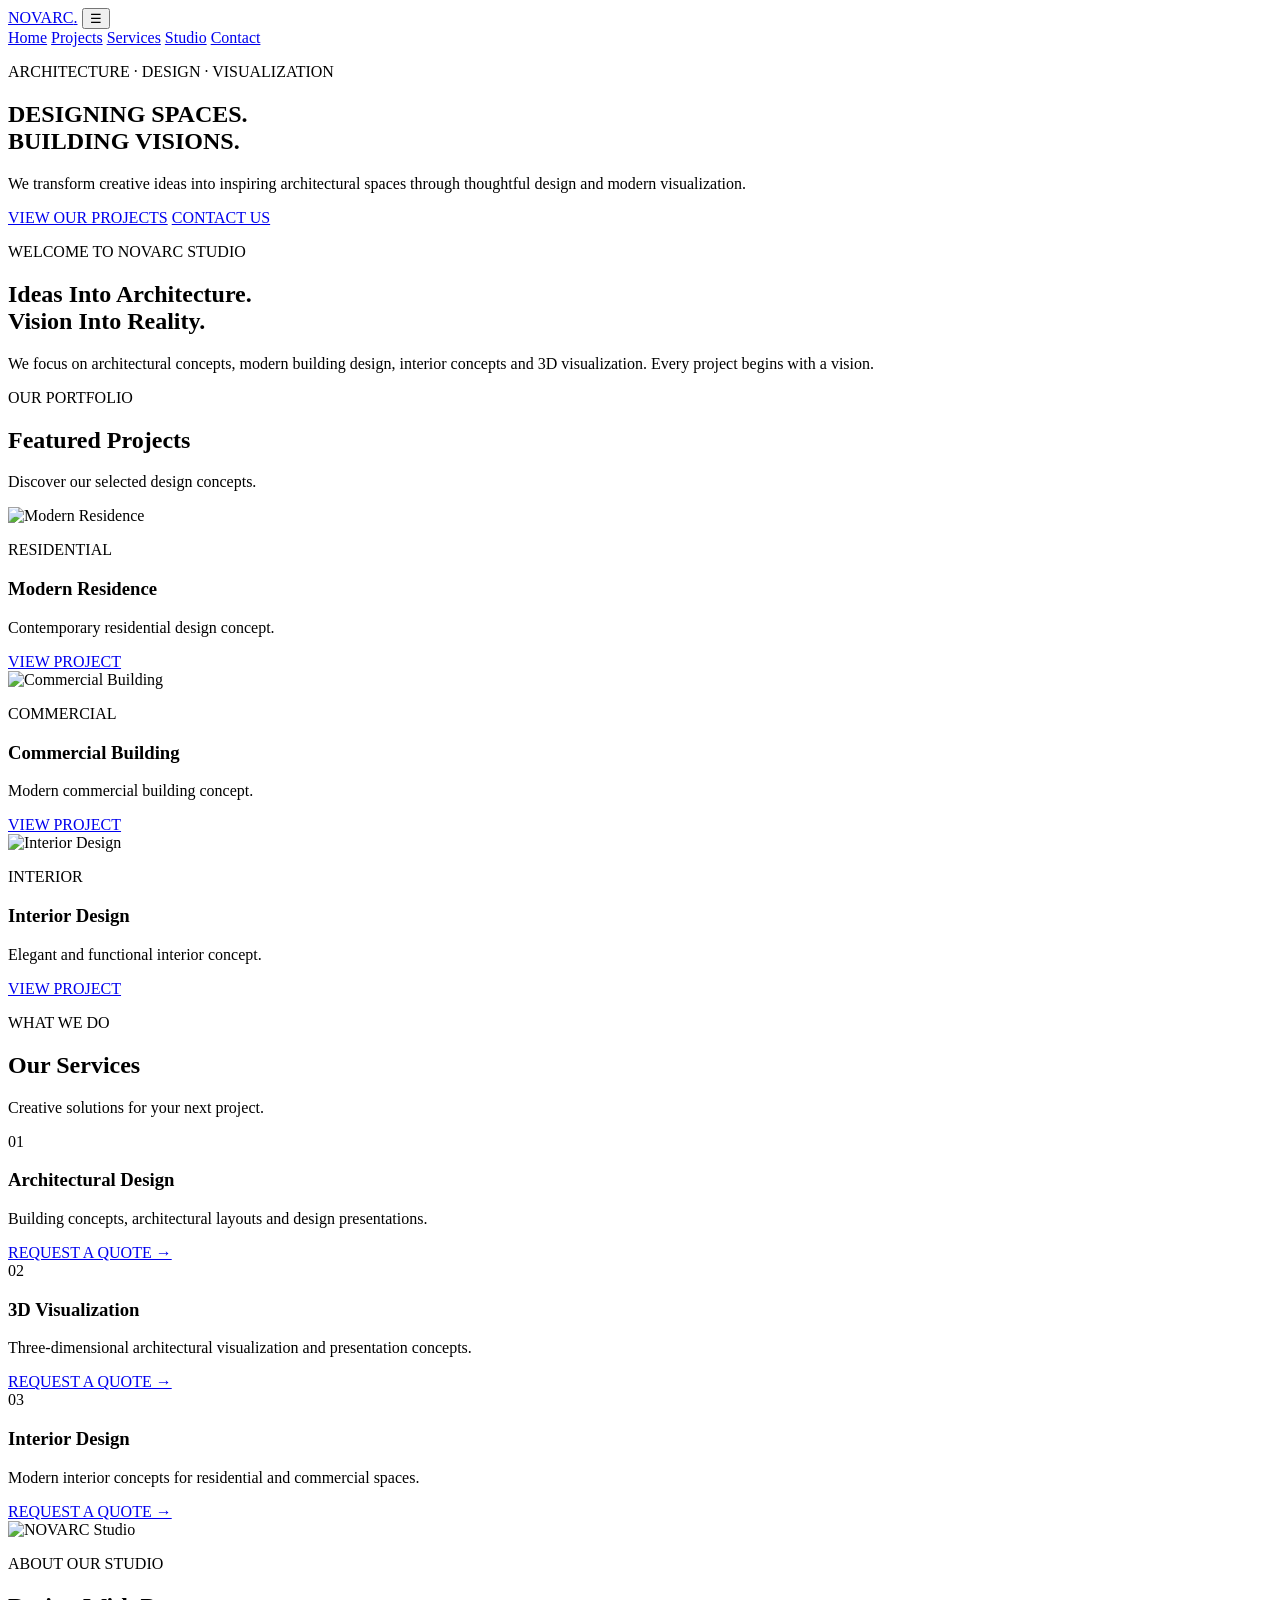
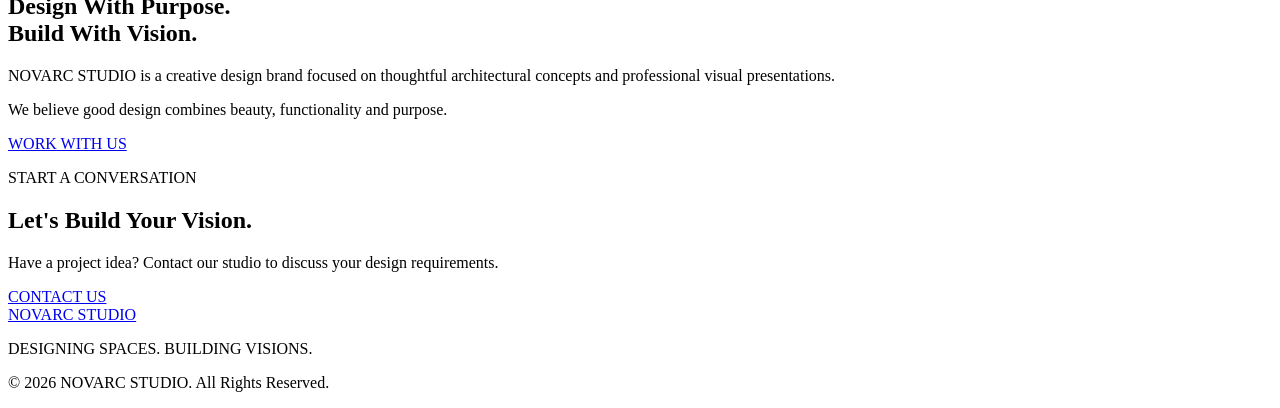
==== index.html @ 8035eaca "Add files via upload" ====
<!DOCTYPE html>
<html lang="en">
<head>
    <meta charset="UTF-8">
    <meta name="viewport" content="width=device-width, initial-scale=1.0">
    <meta name="description" content="NOVARC STUDIO - Architecture, Building Design and 3D Visualization.">
    <title>NOVARC STUDIO | Architecture & Design</title>
    <link rel="stylesheet" href="style.css">
</head>

<body>

<header class="header">
    <a href="#home" class="logo">NOVARC<span>.</span></a>

    <button class="menu-toggle" id="menuToggle"
        type="button" aria-label="Open navigation"
        aria-expanded="false">☰</button>

    <nav class="navigation" id="navigation">
        <a href="#home">Home</a>
        <a href="gallery.html">Projects</a>
        <a href="services.html">Services</a>
        <a href="#studio">Studio</a>
        <a href="#contact">Contact</a>
    </nav>
</header>

<main>

<section class="hero" id="home">
    <div class="hero-content">
        <p class="eyebrow">ARCHITECTURE · DESIGN · VISUALIZATION</p>
        <h1>DESIGNING SPACES.<br><span>BUILDING VISIONS.</span></h1>
        <p class="hero-description">
            We transform creative ideas into inspiring architectural
            spaces through thoughtful design and modern visualization.
        </p>

        <div class="button-group">
            <a href="#projects" class="btn btn-primary">VIEW OUR PROJECTS</a>
            <a href="#contact" class="btn btn-outline">CONTACT US</a>
        </div>
    </div>
</section>

<section class="intro section-padding">
    <p class="eyebrow">WELCOME TO NOVARC STUDIO</p>
    <h2>Ideas Into Architecture.<br>Vision Into Reality.</h2>
    <p>
        We focus on architectural concepts, modern building design,
        interior concepts and 3D visualization. Every project begins
        with a vision.
    </p>
</section>

<!-- PROJECTS -->
<section class="projects section-padding" id="projects">

    <div class="section-heading">
        <p class="eyebrow">OUR PORTFOLIO</p>
        <h2>Featured Projects</h2>
        <p>Discover our selected design concepts.</p>
    </div>

    <div class="project-grid">

        <!-- PROJECT 1 -->
        <article class="project-card">
            <img
                src="https://images.unsplash.com/photo-1600607687939-ce8a6c25118c?w=1000"
                alt="Modern Residence">

            <div class="card-content">
                <p class="card-category">RESIDENTIAL</p>
                <h3>Modern Residence</h3>
                <p>Contemporary residential design concept.</p>

                <a href="project.html?project=modern-residence"
                   class="btn btn-small">
                    VIEW PROJECT
                </a>
            </div>
        </article>

        <!-- PROJECT 2 -->
        <article class="project-card">
            <img
                src="https://images.unsplash.com/photo-1487958449943-2429e8be8625?w=1000"
                alt="Commercial Building">

            <div class="card-content">
                <p class="card-category">COMMERCIAL</p>
                <h3>Commercial Building</h3>
                <p>Modern commercial building concept.</p>

                <a href="project.html?project=commercial-building"
                   class="btn btn-small">
                    VIEW PROJECT
                </a>
            </div>
        </article>

        <!-- PROJECT 3 -->
        <article class="project-card">
            <img
                src="https://images.unsplash.com/photo-1600210492486-724fe5c67fb0?w=1000"
                alt="Interior Design">

            <div class="card-content">
                <p class="card-category">INTERIOR</p>
                <h3>Interior Design</h3>
                <p>Elegant and functional interior concept.</p>

                <a href="project.html?project=interior-design"
                   class="btn btn-small">
                    VIEW PROJECT
                </a>
            </div>
        </article>

    </div>
</section>

<!-- SERVICES -->
<section class="services section-padding" id="services">

    <div class="section-heading">
        <p class="eyebrow">WHAT WE DO</p>
        <h2>Our Services</h2>
        <p>Creative solutions for your next project.</p>
    </div>

    <div class="service-grid">

        <article class="service-card">
            <span class="service-number">01</span>
            <h3>Architectural Design</h3>
            <p>
                Building concepts, architectural layouts
                and design presentations.
            </p>
            <a href="#contact" class="text-link">REQUEST A QUOTE →</a>
        </article>

        <article class="service-card">
            <span class="service-number">02</span>
            <h3>3D Visualization</h3>
            <p>
                Three-dimensional architectural visualization
                and presentation concepts.
            </p>
            <a href="#contact" class="text-link">REQUEST A QUOTE →</a>
        </article>

        <article class="service-card">
            <span class="service-number">03</span>
            <h3>Interior Design</h3>
            <p>
                Modern interior concepts for residential
                and commercial spaces.
            </p>
            <a href="#contact" class="text-link">REQUEST A QUOTE →</a>
        </article>

    </div>
</section>

<!-- ABOUT -->
<section class="about section-padding" id="studio">

    <div class="about-image">
        <img
            src="https://images.unsplash.com/photo-1600607687920-4e2a09cf159d?w=1000"
            alt="NOVARC Studio">
    </div>

    <div class="about-content">
        <p class="eyebrow">ABOUT OUR STUDIO</p>
        <h2>Design With Purpose.<br>Build With Vision.</h2>

        <p>
            NOVARC STUDIO is a creative design brand focused on
            thoughtful architectural concepts and professional
            visual presentations.
        </p>

        <p>
            We believe good design combines beauty,
            functionality and purpose.
        </p>

        <a href="#contact" class="btn btn-primary">WORK WITH US</a>
    </div>

</section>

<!-- CONTACT -->
<section class="contact section-padding" id="contact">
    <p class="eyebrow">START A CONVERSATION</p>
    <h2>Let's Build Your Vision.</h2>
    <p>
        Have a project idea? Contact our studio
        to discuss your design requirements.
    </p>

 <a href="contact.html" class="btn btn-outline">
    CONTACT US
</a>
</section>

</main>

<!-- FOOTER -->
<footer class="footer">
    <a href="#home" class="footer-logo">NOVARC STUDIO</a>
    <p>DESIGNING SPACES. BUILDING VISIONS.</p>
    <p class="copyright">
        © <span id="currentYear">2026</span>
        NOVARC STUDIO. All Rights Reserved.
    </p>
</footer>

<script src="script.js"></script>

</body>
</html>
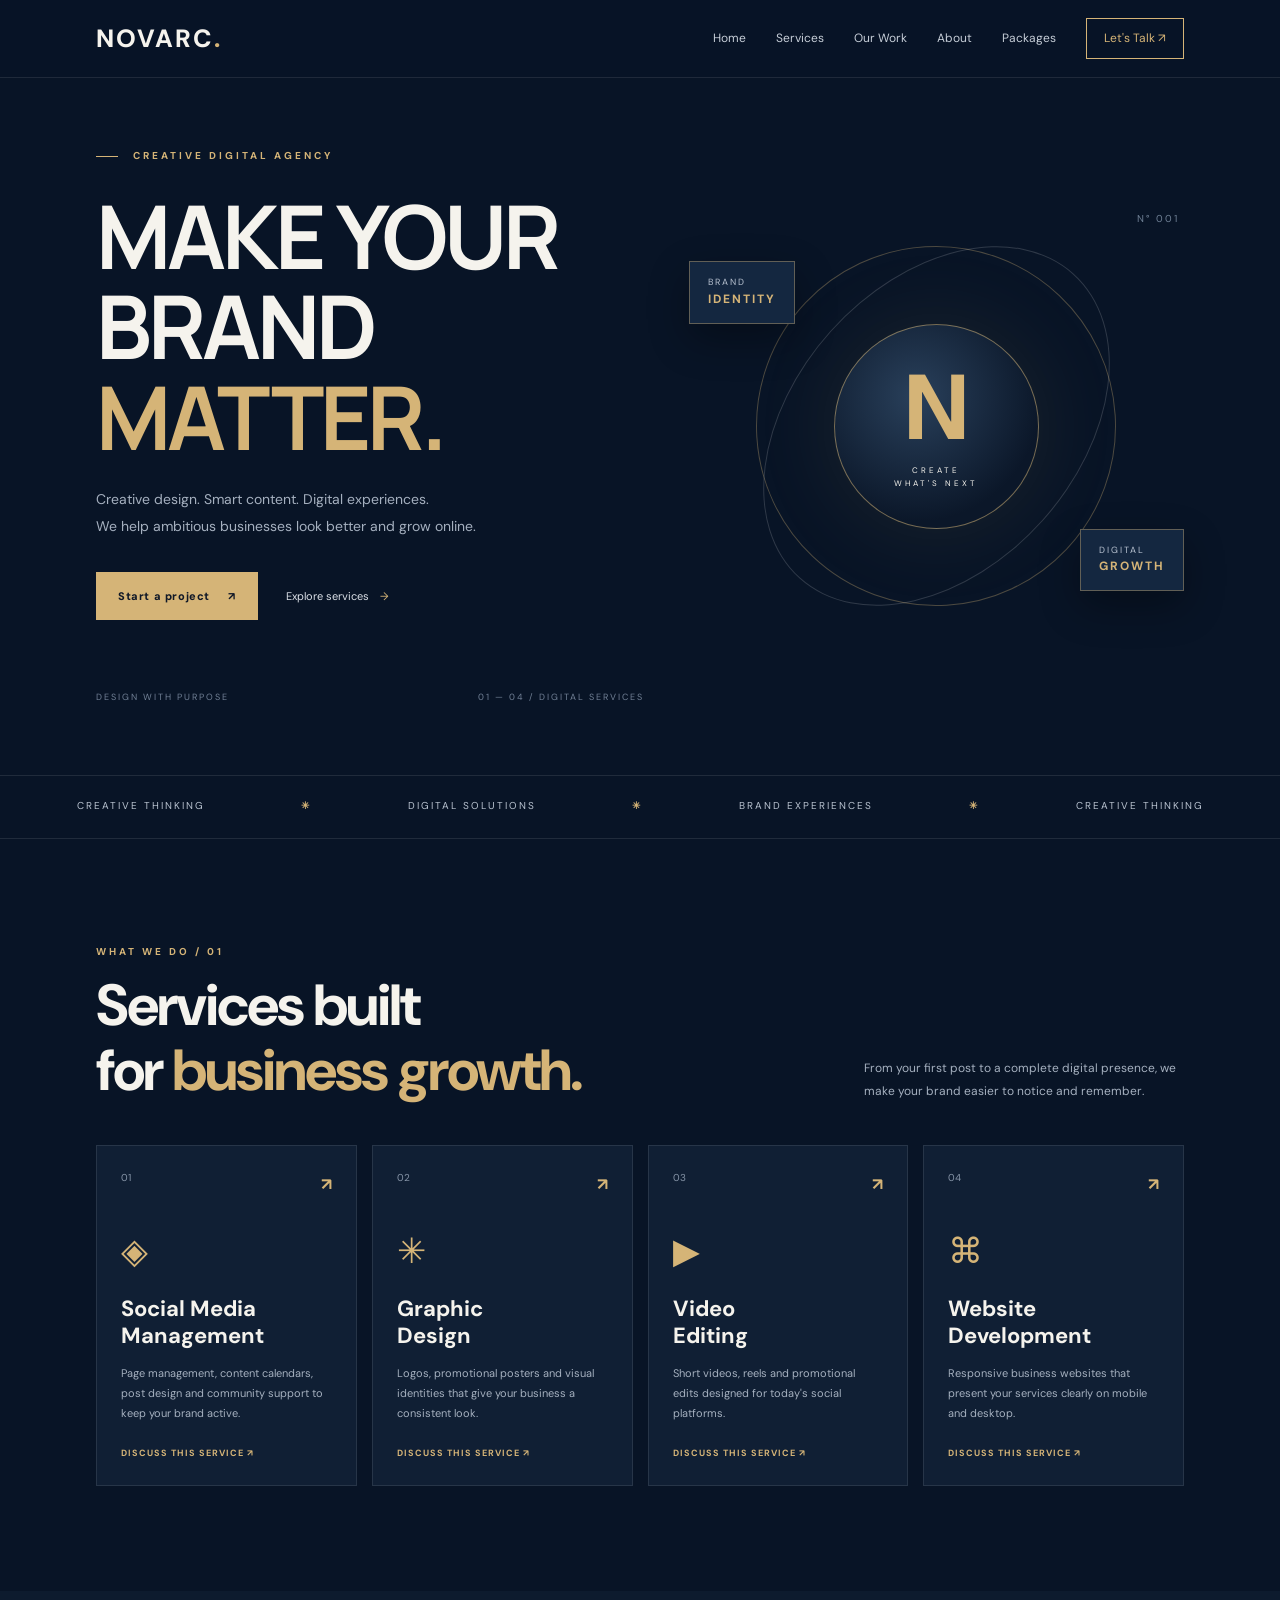
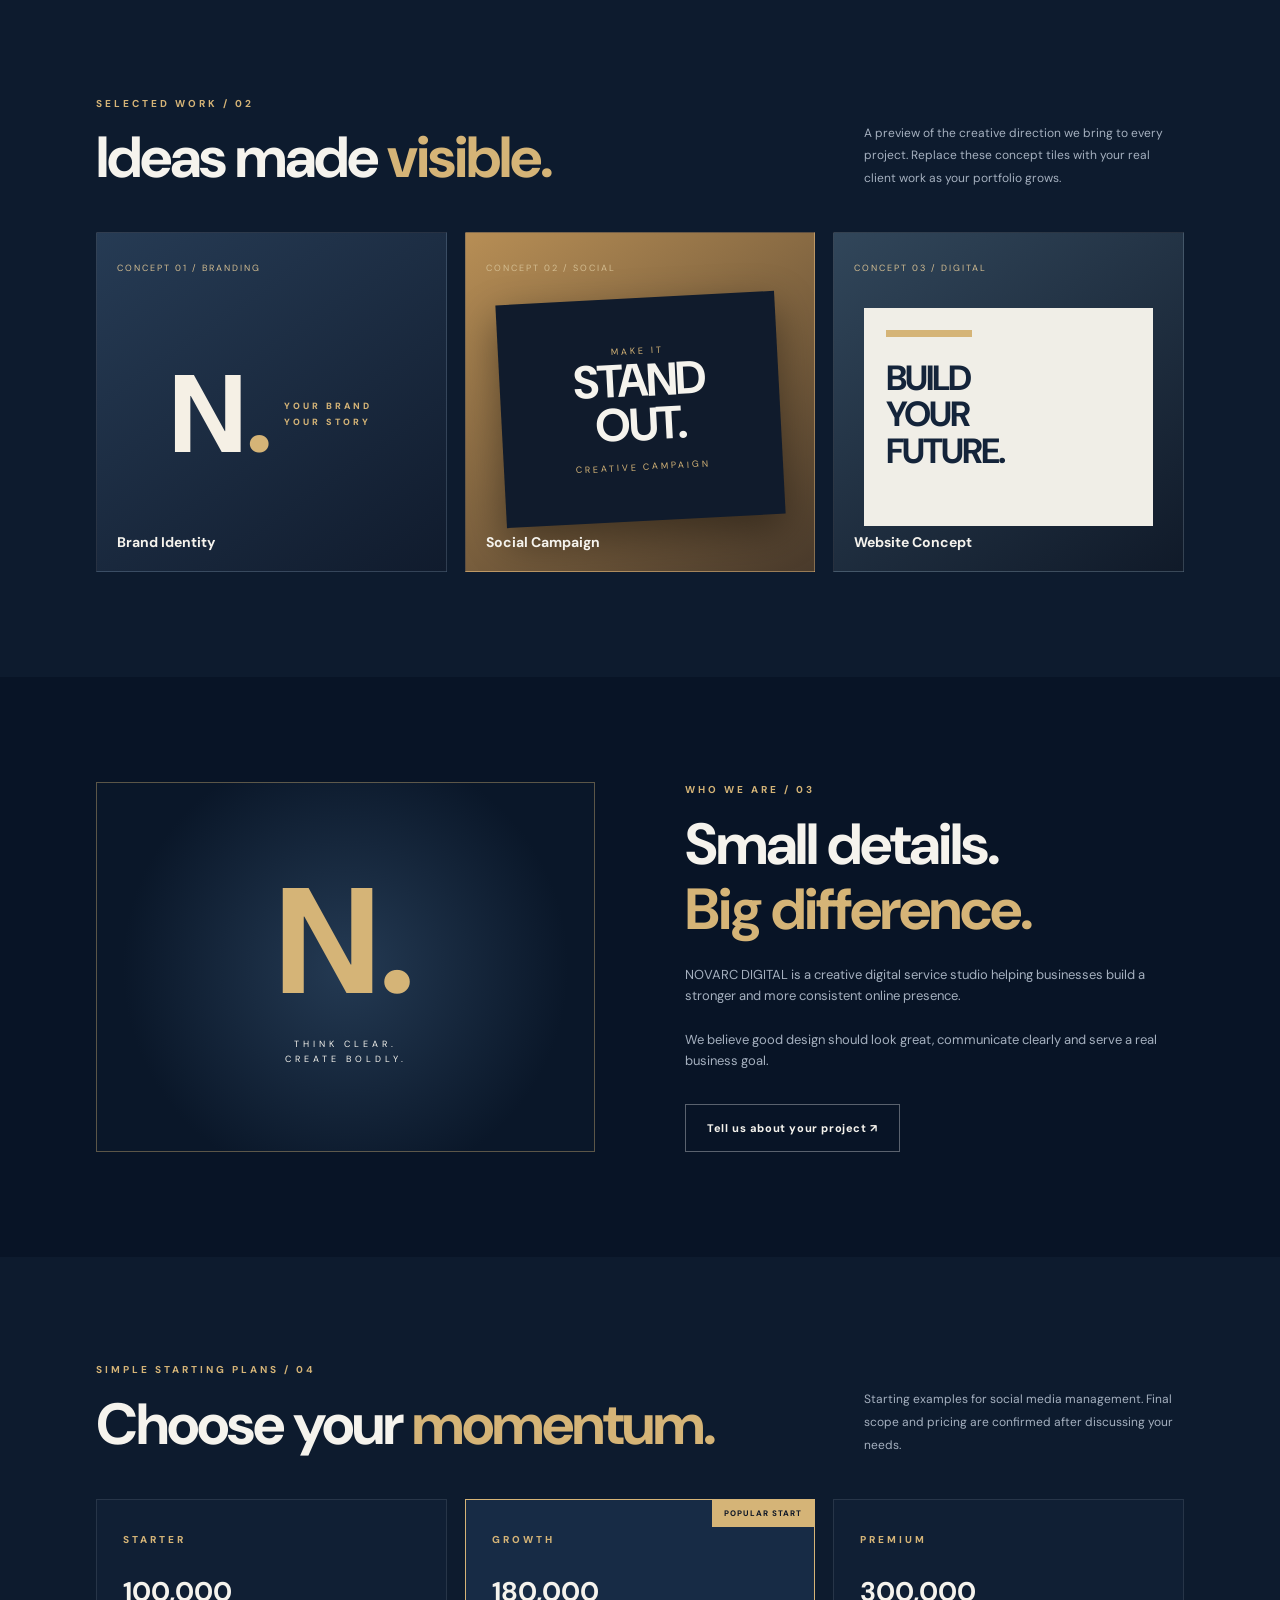
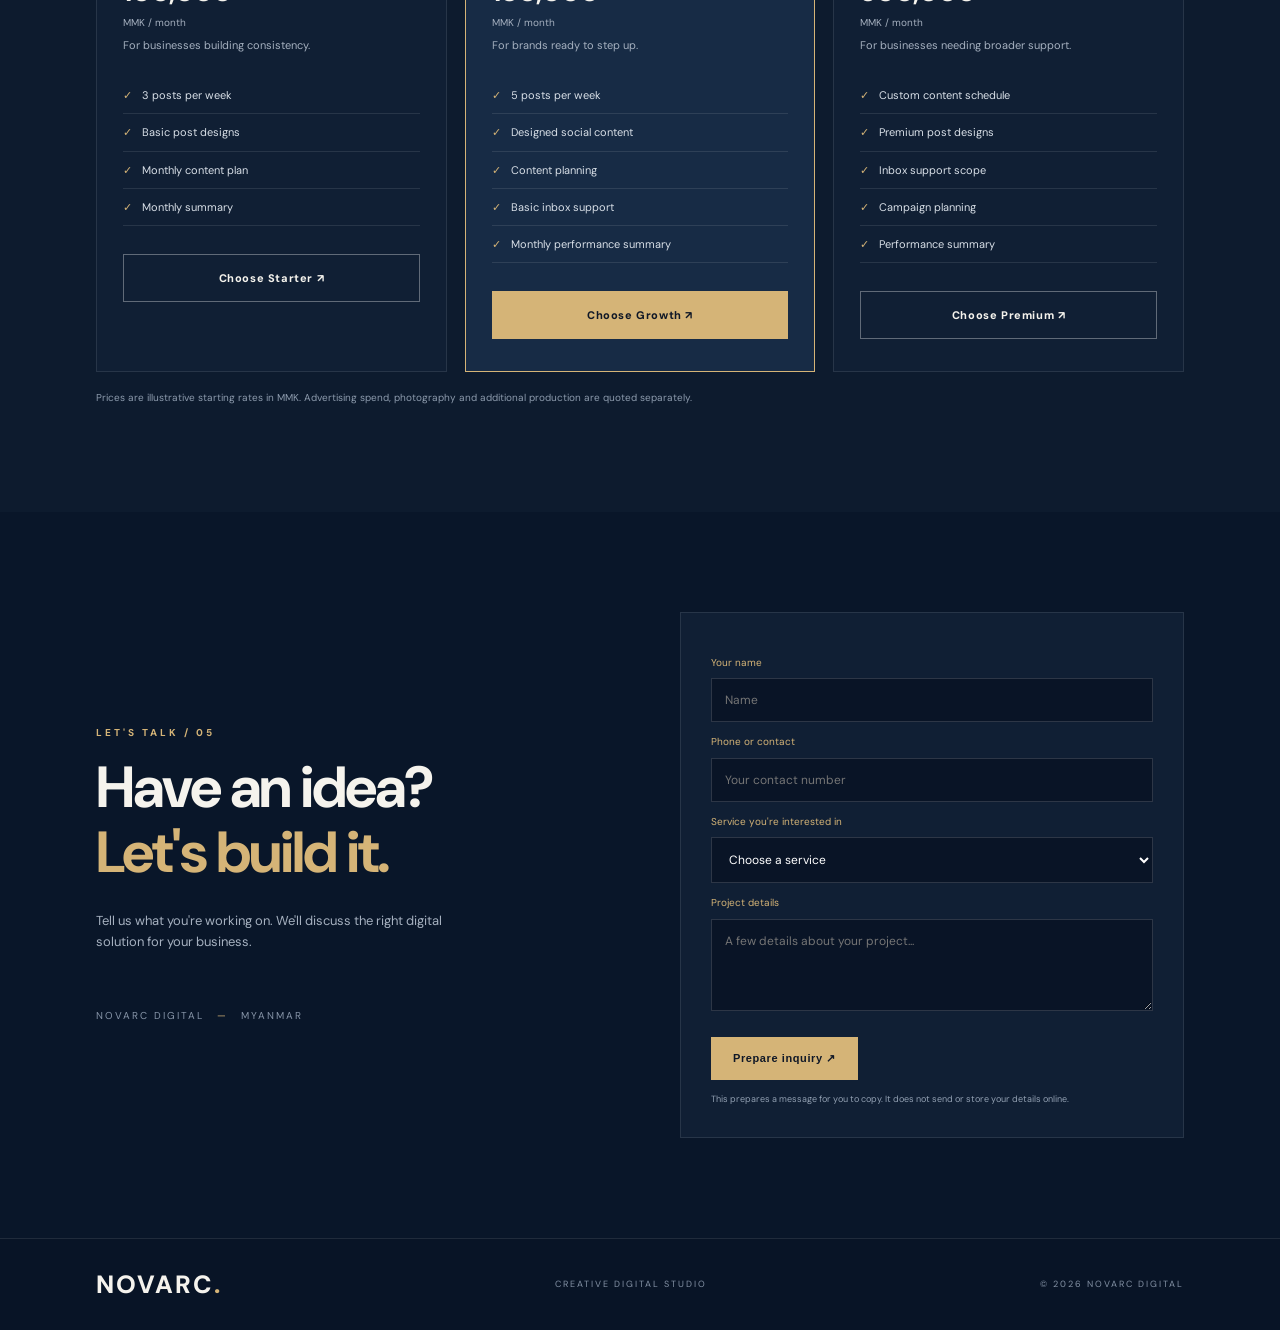
==== commit 8dc21142: "Add files via upload" ====
--- a/index.html
+++ b/index.html
@@ -1,228 +1,89 @@
-
-<!DOCTYPE html>
+<!doctype html>
 <html lang="en">
 <head>
-    <meta charset="UTF-8">
-    <meta name="viewport" content="width=device-width, initial-scale=1.0">
-    <meta name="description" content="NOVARC STUDIO - Architecture, Building Design and 3D Visualization.">
-    <title>NOVARC STUDIO | Architecture & Design</title>
-    <link rel="stylesheet" href="style.css">
+<meta charset="utf-8">
+<meta name="viewport" content="width=device-width,initial-scale=1">
+<meta name="theme-color" content="#081426">
+<meta name="description" content="NOVARC DIGITAL — creative digital services for growing businesses.">
+<title>NOVARC DIGITAL — Creative Digital Agency</title>
+<link rel="stylesheet" href="style.css">
 </head>
-
 <body>
-
-<header class="header">
-    <a href="#home" class="logo">NOVARC<span>.</span></a>
-
-    <button class="menu-toggle" id="menuToggle"
-        type="button" aria-label="Open navigation"
-        aria-expanded="false">☰</button>
-
-    <nav class="navigation" id="navigation">
-        <a href="#home">Home</a>
-        <a href="gallery.html">Projects</a>
-        <a href="services.html">Services</a>
-        <a href="#studio">Studio</a>
-        <a href="#contact">Contact</a>
-    </nav>
+<header class="site-header">
+  <a class="brand" href="#home">NOVARC<span>.</span></a>
+  <button class="menu-toggle" id="menuToggle" aria-label="Toggle navigation" aria-expanded="false">☰</button>
+  <nav id="mainNav">
+    <a href="#home">Home</a><a href="#services">Services</a><a href="#work">Our Work</a>
+    <a href="#about">About</a><a href="#pricing">Packages</a><a class="nav-cta" href="#contact">Let's Talk ↗</a>
+  </nav>
 </header>
 
 <main>
-
-<section class="hero" id="home">
-    <div class="hero-content">
-        <p class="eyebrow">ARCHITECTURE · DESIGN · VISUALIZATION</p>
-        <h1>DESIGNING SPACES.<br><span>BUILDING VISIONS.</span></h1>
-        <p class="hero-description">
-            We transform creative ideas into inspiring architectural
-            spaces through thoughtful design and modern visualization.
-        </p>
-
-        <div class="button-group">
-            <a href="#projects" class="btn btn-primary">VIEW OUR PROJECTS</a>
-            <a href="#contact" class="btn btn-outline">CONTACT US</a>
-        </div>
-    </div>
+<section class="hero section-wrap" id="home">
+  <div class="hero-copy">
+    <p class="eyebrow"><i></i> CREATIVE DIGITAL AGENCY</p>
+    <h1>MAKE YOUR<br>BRAND <em>MATTER.</em></h1>
+    <p class="lead">Creative design. Smart content. Digital experiences.<br>We help ambitious businesses look better and grow online.</p>
+    <div class="actions"><a class="button button-gold" href="#contact">Start a project <b>↗</b></a><a class="text-link" href="#services">Explore services <span>→</span></a></div>
+    <div class="hero-foot"><span>DESIGN WITH PURPOSE</span><span>01 — 04 / DIGITAL SERVICES</span></div>
+  </div>
+  <div class="hero-art" aria-label="Abstract NOVARC digital artwork">
+    <div class="orbit orbit-a"></div><div class="orbit orbit-b"></div>
+    <div class="art-core"><span>N</span><small>CREATE<br>WHAT'S NEXT</small></div>
+    <div class="float-tag tag-top">BRAND<br><strong>IDENTITY</strong></div>
+    <div class="float-tag tag-bottom">DIGITAL<br><strong>GROWTH</strong></div>
+    <div class="art-index">N° 001</div>
+  </div>
 </section>
 
-<section class="intro section-padding">
-    <p class="eyebrow">WELCOME TO NOVARC STUDIO</p>
-    <h2>Ideas Into Architecture.<br>Vision Into Reality.</h2>
-    <p>
-        We focus on architectural concepts, modern building design,
-        interior concepts and 3D visualization. Every project begins
-        with a vision.
-    </p>
+<div class="ticker"><span>CREATIVE THINKING</span><b>✳</b><span>DIGITAL SOLUTIONS</span><b>✳</b><span>BRAND EXPERIENCES</span><b>✳</b><span>CREATIVE THINKING</span></div>
+
+<section class="section-wrap section" id="services">
+  <div class="section-head"><div><p class="eyebrow">WHAT WE DO / 01</p><h2>Services built<br>for <em>business growth.</em></h2></div><p class="section-intro">From your first post to a complete digital presence, we make your brand easier to notice and remember.</p></div>
+  <div class="service-grid">
+    <article class="service-card"><div class="service-top"><span>01</span><b>↗</b></div><div class="service-symbol">◈</div><h3>Social Media<br>Management</h3><p>Page management, content calendars, post design and community support to keep your brand active.</p><a href="#contact">DISCUSS THIS SERVICE ↗</a></article>
+    <article class="service-card"><div class="service-top"><span>02</span><b>↗</b></div><div class="service-symbol">✳</div><h3>Graphic<br>Design</h3><p>Logos, promotional posters and visual identities that give your business a consistent look.</p><a href="#contact">DISCUSS THIS SERVICE ↗</a></article>
+    <article class="service-card"><div class="service-top"><span>03</span><b>↗</b></div><div class="service-symbol">▶</div><h3>Video<br>Editing</h3><p>Short videos, reels and promotional edits designed for today's social platforms.</p><a href="#contact">DISCUSS THIS SERVICE ↗</a></article>
+    <article class="service-card"><div class="service-top"><span>04</span><b>↗</b></div><div class="service-symbol">⌘</div><h3>Website<br>Development</h3><p>Responsive business websites that present your services clearly on mobile and desktop.</p><a href="#contact">DISCUSS THIS SERVICE ↗</a></article>
+  </div>
 </section>
 
-<!-- PROJECTS -->
-<section class="projects section-padding" id="projects">
+<section class="work-section" id="work"><div class="section-wrap section">
+  <div class="section-head"><div><p class="eyebrow">SELECTED WORK / 02</p><h2>Ideas made <em>visible.</em></h2></div><p class="section-intro">A preview of the creative direction we bring to every project. Replace these concept tiles with your real client work as your portfolio grows.</p></div>
+  <div class="work-grid">
+    <article class="work-tile work-one"><span>CONCEPT 01 / BRANDING</span><div class="mock-brand">N<span>.</span><small>YOUR BRAND<br>YOUR STORY</small></div><h3>Brand Identity</h3></article>
+    <article class="work-tile work-two"><span>CONCEPT 02 / SOCIAL</span><div class="poster"><small>MAKE IT</small><strong>STAND<br>OUT.</strong><i>CREATIVE CAMPAIGN</i></div><h3>Social Campaign</h3></article>
+    <article class="work-tile work-three"><span>CONCEPT 03 / DIGITAL</span><div class="web-mock"><div></div><b>BUILD<br>YOUR<br>FUTURE.</b></div><h3>Website Concept</h3></article>
+  </div>
+</div></section>
 
-    <div class="section-heading">
-        <p class="eyebrow">OUR PORTFOLIO</p>
-        <h2>Featured Projects</h2>
-        <p>Discover our selected design concepts.</p>
-    </div>
-
-    <div class="project-grid">
-
-        <!-- PROJECT 1 -->
-        <article class="project-card">
-            <img
-                src="https://images.unsplash.com/photo-1600607687939-ce8a6c25118c?w=1000"
-                alt="Modern Residence">
-
-            <div class="card-content">
-                <p class="card-category">RESIDENTIAL</p>
-                <h3>Modern Residence</h3>
-                <p>Contemporary residential design concept.</p>
-
-                <a href="project.html?project=modern-residence"
-                   class="btn btn-small">
-                    VIEW PROJECT
-                </a>
-            </div>
-        </article>
-
-        <!-- PROJECT 2 -->
-        <article class="project-card">
-            <img
-                src="https://images.unsplash.com/photo-1487958449943-2429e8be8625?w=1000"
-                alt="Commercial Building">
-
-            <div class="card-content">
-                <p class="card-category">COMMERCIAL</p>
-                <h3>Commercial Building</h3>
-                <p>Modern commercial building concept.</p>
-
-                <a href="project.html?project=commercial-building"
-                   class="btn btn-small">
-                    VIEW PROJECT
-                </a>
-            </div>
-        </article>
-
-        <!-- PROJECT 3 -->
-        <article class="project-card">
-            <img
-                src="https://images.unsplash.com/photo-1600210492486-724fe5c67fb0?w=1000"
-                alt="Interior Design">
-
-            <div class="card-content">
-                <p class="card-category">INTERIOR</p>
-                <h3>Interior Design</h3>
-                <p>Elegant and functional interior concept.</p>
-
-                <a href="project.html?project=interior-design"
-                   class="btn btn-small">
-                    VIEW PROJECT
-                </a>
-            </div>
-        </article>
-
-    </div>
+<section class="section-wrap about-section section" id="about">
+  <div class="about-mark"><span>N.</span><small>THINK CLEAR.<br>CREATE BOLDLY.</small></div>
+  <div class="about-copy"><p class="eyebrow">WHO WE ARE / 03</p><h2>Small details.<br><em>Big difference.</em></h2><p>NOVARC DIGITAL is a creative digital service studio helping businesses build a stronger and more consistent online presence.</p><p>We believe good design should look great, communicate clearly and serve a real business goal.</p><a class="button button-outline" href="#contact">Tell us about your project ↗</a></div>
 </section>
 
-<!-- SERVICES -->
-<section class="services section-padding" id="services">
+<section class="pricing-section" id="pricing"><div class="section-wrap section">
+  <div class="section-head"><div><p class="eyebrow">SIMPLE STARTING PLANS / 04</p><h2>Choose your <em>momentum.</em></h2></div><p class="section-intro">Starting examples for social media management. Final scope and pricing are confirmed after discussing your needs.</p></div>
+  <div class="pricing-grid">
+    <article class="price-card"><p class="plan-name">STARTER</p><h3>100,000 <small>MMK / month</small></h3><p>For businesses building consistency.</p><ul><li>3 posts per week</li><li>Basic post designs</li><li>Monthly content plan</li><li>Monthly summary</li></ul><a href="#contact" class="button button-outline">Choose Starter ↗</a></article>
+    <article class="price-card recommended"><div class="ribbon">POPULAR START</div><p class="plan-name">GROWTH</p><h3>180,000 <small>MMK / month</small></h3><p>For brands ready to step up.</p><ul><li>5 posts per week</li><li>Designed social content</li><li>Content planning</li><li>Basic inbox support</li><li>Monthly performance summary</li></ul><a href="#contact" class="button button-gold">Choose Growth ↗</a></article>
+    <article class="price-card"><p class="plan-name">PREMIUM</p><h3>300,000 <small>MMK / month</small></h3><p>For businesses needing broader support.</p><ul><li>Custom content schedule</li><li>Premium post designs</li><li>Inbox support scope</li><li>Campaign planning</li><li>Performance summary</li></ul><a href="#contact" class="button button-outline">Choose Premium ↗</a></article>
+  </div>
+  <p class="fine-print">Prices are illustrative starting rates in MMK. Advertising spend, photography and additional production are quoted separately.</p>
+</div></section>
 
-    <div class="section-heading">
-        <p class="eyebrow">WHAT WE DO</p>
-        <h2>Our Services</h2>
-        <p>Creative solutions for your next project.</p>
-    </div>
-
-    <div class="service-grid">
-
-        <article class="service-card">
-            <span class="service-number">01</span>
-            <h3>Architectural Design</h3>
-            <p>
-                Building concepts, architectural layouts
-                and design presentations.
-            </p>
-            <a href="#contact" class="text-link">REQUEST A QUOTE →</a>
-        </article>
-
-        <article class="service-card">
-            <span class="service-number">02</span>
-            <h3>3D Visualization</h3>
-            <p>
-                Three-dimensional architectural visualization
-                and presentation concepts.
-            </p>
-            <a href="#contact" class="text-link">REQUEST A QUOTE →</a>
-        </article>
-
-        <article class="service-card">
-            <span class="service-number">03</span>
-            <h3>Interior Design</h3>
-            <p>
-                Modern interior concepts for residential
-                and commercial spaces.
-            </p>
-            <a href="#contact" class="text-link">REQUEST A QUOTE →</a>
-        </article>
-
-    </div>
-</section>
-
-<!-- ABOUT -->
-<section class="about section-padding" id="studio">
-
-    <div class="about-image">
-        <img
-            src="https://images.unsplash.com/photo-1600607687920-4e2a09cf159d?w=1000"
-            alt="NOVARC Studio">
-    </div>
-
-    <div class="about-content">
-        <p class="eyebrow">ABOUT OUR STUDIO</p>
-        <h2>Design With Purpose.<br>Build With Vision.</h2>
-
-        <p>
-            NOVARC STUDIO is a creative design brand focused on
-            thoughtful architectural concepts and professional
-            visual presentations.
-        </p>
-
-        <p>
-            We believe good design combines beauty,
-            functionality and purpose.
-        </p>
-
-        <a href="#contact" class="btn btn-primary">WORK WITH US</a>
-    </div>
-
-</section>
-
-<!-- CONTACT -->
-<section class="contact section-padding" id="contact">
-    <p class="eyebrow">START A CONVERSATION</p>
-    <h2>Let's Build Your Vision.</h2>
-    <p>
-        Have a project idea? Contact our studio
-        to discuss your design requirements.
-    </p>
-
- <a href="contact.html" class="btn btn-outline">
-    CONTACT US
-</a>
-</section>
-
+<section class="contact-section" id="contact"><div class="section-wrap contact-layout">
+  <div><p class="eyebrow">LET'S TALK / 05</p><h2>Have an idea?<br><em>Let's build it.</em></h2><p class="contact-text">Tell us what you're working on. We'll discuss the right digital solution for your business.</p><div class="contact-note">NOVARC DIGITAL <span>—</span> MYANMAR</div></div>
+  <form id="inquiryForm" class="contact-form">
+    <label for="name">Your name</label><input id="name" name="name" required placeholder="Name">
+    <label for="phone">Phone or contact</label><input id="phone" name="phone" required placeholder="Your contact number">
+    <label for="service">Service you're interested in</label><select id="service" name="service" required><option value="">Choose a service</option><option>Social Media Management</option><option>Graphic Design</option><option>Video Editing</option><option>Website Development</option><option>Multiple services</option></select>
+    <label for="details">Project details</label><textarea id="details" name="details" rows="4" placeholder="A few details about your project..."></textarea>
+    <button class="button button-gold" type="submit">Prepare inquiry ↗</button>
+    <p class="form-help" id="formHelp">This prepares a message for you to copy. It does not send or store your details online.</p>
+  </form>
+</div></section>
 </main>
-
-<!-- FOOTER -->
-<footer class="footer">
-    <a href="#home" class="footer-logo">NOVARC STUDIO</a>
-    <p>DESIGNING SPACES. BUILDING VISIONS.</p>
-    <p class="copyright">
-        © <span id="currentYear">2026</span>
-        NOVARC STUDIO. All Rights Reserved.
-    </p>
-</footer>
-
+<footer class="site-footer"><a class="brand" href="#home">NOVARC<span>.</span></a><p>CREATIVE DIGITAL STUDIO</p><p>© <span id="year"></span> NOVARC DIGITAL</p></footer>
 <script src="script.js"></script>
-
-</body>
-</html>
+</body></html>
--- a/style.css
+++ b/style.css
@@ -0,0 +1,5 @@
+@import url('https://fonts.googleapis.com/css2?family=DM+Sans:wght@400;500;600;700;800&family=Manrope:wght@400;500;600;700;800&display=swap');
+:root{--bg:#081426;--panel:#101f34;--panel2:#142740;--gold:#d5b477;--white:#f5f3ed;--muted:#a5b0bf;--line:#ffffff19}
+*{box-sizing:border-box;margin:0;padding:0}html{scroll-behavior:smooth;scroll-padding-top:85px}body{background:var(--bg);color:var(--white);font-family:'DM Sans',Arial,sans-serif;line-height:1.65}a{color:inherit;text-decoration:none}.site-header{height:78px;padding:0 7.5%;display:flex;align-items:center;justify-content:space-between;border-bottom:1px solid var(--line);position:sticky;top:0;background:#081426f2;backdrop-filter:blur(14px);z-index:10}.brand{font-size:25px;font-weight:800;letter-spacing:2px}.brand span,.hero h1 em,.section h2 em,.about-copy h2 em,.contact-layout h2 em{color:var(--gold);font-style:normal}.site-header nav{display:flex;gap:30px;align-items:center}.site-header nav a{font-size:12px;color:#c6ced8}.site-header nav a:hover{color:var(--gold)}.nav-cta{border:1px solid var(--gold);padding:10px 17px;color:var(--gold)!important}.menu-toggle{display:none;background:none;border:0;color:white;font-size:25px}.section-wrap{width:min(1200px,85%);margin:auto}.hero{min-height:650px;display:grid;grid-template-columns:1.05fr .95fr;align-items:center;gap:45px;padding-top:70px;padding-bottom:70px}.eyebrow{font-size:10px;letter-spacing:3px;color:var(--gold);font-weight:700}.eyebrow i{display:inline-block;width:22px;height:1px;background:var(--gold);vertical-align:middle;margin-right:10px}.hero h1{font-family:Manrope,sans-serif;font-size:clamp(52px,7.2vw,88px);line-height:1.03;letter-spacing:-4px;margin:25px 0}.lead{font-size:14px;color:var(--muted);line-height:1.9}.actions{display:flex;align-items:center;gap:28px;margin-top:32px;flex-wrap:wrap}.button{display:inline-flex;align-items:center;justify-content:center;gap:18px;padding:14px 21px;font-size:11px;font-weight:800;letter-spacing:.6px;border:1px solid transparent;cursor:pointer}.button-gold{background:var(--gold);color:#101827}.button-gold:hover{background:#eed29d}.button-outline{border-color:#ffffff55;color:var(--white)}.button-outline:hover{border-color:var(--gold);color:var(--gold)}.text-link{font-size:11px;color:#dce1e8}.text-link span{color:var(--gold);padding-left:8px}.hero-foot{display:flex;justify-content:space-between;gap:15px;margin-top:70px;color:#728196;font-size:9px;letter-spacing:2px}.hero-art{height:440px;position:relative;display:grid;place-items:center}.orbit{position:absolute;border:1px solid #d5b47755;border-radius:50%;transform:rotate(-25deg)}.orbit-a{width:360px;height:360px}.orbit-b{width:285px;height:410px;border-color:#ffffff28;transform:rotate(42deg)}.art-core{width:205px;height:205px;border-radius:50%;background:radial-gradient(circle at 40% 35%,#29405b,#0b1729 70%);border:1px solid #d5b47788;display:flex;flex-direction:column;align-items:center;justify-content:center;box-shadow:0 0 90px #d5b47719}.art-core span{font-size:92px;font-weight:800;line-height:1;color:var(--gold)}.art-core small{font-size:8px;letter-spacing:3px;text-align:center;margin-top:10px}.float-tag{position:absolute;background:#142740;border:1px solid #d5b47766;padding:13px 18px;font-size:9px;letter-spacing:2px;color:#b8c2d0;box-shadow:0 15px 40px #0005}.float-tag strong{color:var(--gold);font-size:12px}.tag-top{top:55px;left:0}.tag-bottom{bottom:55px;right:0}.art-index{position:absolute;right:5px;top:5px;color:#6f8095;font-size:10px;letter-spacing:2px}.ticker{height:64px;border-top:1px solid var(--line);border-bottom:1px solid var(--line);display:flex;align-items:center;justify-content:space-evenly;gap:20px;flex-wrap:wrap;color:#b9c3d0;font-size:10px;letter-spacing:2px}.ticker b{color:var(--gold)}.section{padding-top:105px;padding-bottom:105px}.section-head{display:flex;justify-content:space-between;align-items:end;gap:35px;margin-bottom:42px}.section h2,.about-copy h2,.contact-layout h2{font-size:clamp(37px,5vw,58px);line-height:1.12;letter-spacing:-2px;margin-top:13px}.section-intro{max-width:320px;color:var(--muted);font-size:12px;line-height:1.9}.service-grid{display:grid;grid-template-columns:repeat(4,1fr);gap:15px}.service-card{min-height:320px;padding:24px;background:var(--panel);border:1px solid var(--line);transition:.25s;display:flex;flex-direction:column}.service-card:hover{transform:translateY(-6px);border-color:#d5b47788}.service-top{display:flex;justify-content:space-between;color:#8795a8;font-size:10px}.service-top b{color:var(--gold);font-size:17px}.service-symbol{font-size:35px;color:var(--gold);margin:25px 0 14px}.service-card h3{font-size:22px;line-height:1.25;margin-bottom:13px}.service-card p{font-size:11px;color:var(--muted);line-height:1.85;flex:1}.service-card>a{font-size:9px;color:var(--gold);letter-spacing:1px;margin-top:22px;font-weight:700}.work-section{background:#0d1b2e}.work-grid{display:grid;grid-template-columns:repeat(3,1fr);gap:18px}.work-tile{min-height:340px;padding:20px;position:relative;overflow:hidden;background:#1a2c43;border:1px solid var(--line)}.work-tile>span{font-size:9px;letter-spacing:2px;color:#d3bd91}.work-tile h3{position:absolute;bottom:17px;left:20px;font-size:14px}.work-one{background:linear-gradient(145deg,#263b54,#101b2d)}.mock-brand{position:absolute;inset:70px 0 45px;display:flex;align-items:center;justify-content:center;font-size:110px;font-weight:800;color:#f5f0e5}.mock-brand span{color:var(--gold)}.mock-brand small{font-size:9px;letter-spacing:3px;line-height:1.7;margin-left:12px;color:#d5b477}.work-two{background:linear-gradient(145deg,#b78e55,#493a2b)}.poster{position:absolute;inset:65px 35px 50px;background:#101b2c;display:flex;flex-direction:column;align-items:center;justify-content:center;transform:rotate(-3deg);box-shadow:0 15px 40px #0006}.poster small,.poster i{font-size:9px;letter-spacing:3px;color:var(--gold);font-style:normal}.poster strong{font-size:46px;line-height:.95;text-align:center;letter-spacing:-2px}.poster i{margin-top:14px}.work-three{background:linear-gradient(145deg,#31465a,#101a29)}.web-mock{position:absolute;inset:75px 30px 45px;background:#f0eee7;color:#14243a;padding:22px}.web-mock div{height:7px;background:#d5b477;width:35%;margin-bottom:25px}.web-mock b{font-size:35px;line-height:.95;letter-spacing:-2px}.about-section{display:grid;grid-template-columns:1fr 1fr;gap:90px;align-items:center}.about-mark{height:370px;background:radial-gradient(circle,#243a53,#0a1729 72%);border:1px solid #d5b47766;display:flex;flex-direction:column;align-items:center;justify-content:center}.about-mark span{font-size:150px;font-weight:800;color:var(--gold);line-height:1}.about-mark small{font-size:9px;letter-spacing:4px;text-align:center;margin-top:20px}.about-copy>p:not(.eyebrow){font-size:13px;color:var(--muted);margin:22px 0;max-width:500px}.about-copy .button{margin-top:10px}.pricing-section{background:#0d1b2e}.pricing-grid{display:grid;grid-template-columns:repeat(3,1fr);gap:18px;align-items:stretch}.price-card{background:var(--panel);border:1px solid var(--line);padding:32px 26px;position:relative}.price-card.recommended{border-color:var(--gold);background:#172b45}.ribbon{position:absolute;right:0;top:0;background:var(--gold);color:#101827;font-size:8px;letter-spacing:1px;font-weight:800;padding:7px 12px}.plan-name{font-size:10px;letter-spacing:3px;color:var(--gold);font-weight:800}.price-card h3{font-size:27px;margin:22px 0 5px}.price-card h3 small{display:block;font-size:10px;color:var(--muted);font-weight:400}.price-card>p:not(.plan-name){font-size:11px;color:var(--muted)}.price-card ul{list-style:none;margin:23px 0 28px}.price-card li{font-size:11px;color:#d8dfe7;padding:9px 0;border-bottom:1px solid var(--line)}.price-card li:before{content:'✓';color:var(--gold);margin-right:10px}.price-card .button{width:100%}.fine-print{font-size:10px;color:#8d9bad;margin-top:18px}.contact-section{background:#091629;padding:100px 0}.contact-layout{display:grid;grid-template-columns:1fr 1fr;gap:80px;align-items:center}.contact-text{font-size:13px;color:var(--muted);max-width:390px;margin:25px 0}.contact-note{font-size:10px;letter-spacing:2px;color:#8795a8;margin-top:55px}.contact-note span{color:var(--gold);padding:0 8px}.contact-form{padding:30px;background:var(--panel);border:1px solid var(--line)}.contact-form label{display:block;font-size:10px;color:var(--gold);margin:12px 0 7px}.contact-form input,.contact-form select,.contact-form textarea{width:100%;background:#091426;border:1px solid #ffffff25;padding:13px;color:white;font:12px 'DM Sans',sans-serif;outline:none;border-radius:0}.contact-form input:focus,.contact-form select:focus,.contact-form textarea:focus{border-color:var(--gold)}.contact-form select option{background:#091426}.contact-form button{margin-top:18px}.form-help{font-size:9px;color:#92a0b2;margin-top:12px}.site-footer{min-height:90px;padding:25px 7.5%;display:flex;align-items:center;justify-content:space-between;gap:18px;flex-wrap:wrap;border-top:1px solid var(--line)}.site-footer p{font-size:9px;letter-spacing:2px;color:#8492a5}
+@media(max-width:900px){.site-header{padding:0 5%}.site-header nav{gap:16px}.section-wrap{width:90%}.service-grid{grid-template-columns:repeat(2,1fr)}.hero{gap:15px}.about-section{gap:40px}.contact-layout{gap:35px}}
+@media(max-width:680px){.site-header{height:68px}.menu-toggle{display:block}.site-header nav{display:none;position:absolute;top:68px;left:0;right:0;background:#101f34;padding:22px 7%;flex-direction:column;align-items:flex-start;border-bottom:1px solid var(--line)}.site-header nav.open{display:flex}.hero{grid-template-columns:1fr;padding-top:65px;padding-bottom:45px}.hero h1{font-size:clamp(49px,14vw,72px);letter-spacing:-3px}.hero-art{height:340px}.orbit-a{width:270px;height:270px}.orbit-b{width:220px;height:320px}.art-core{width:160px;height:160px}.art-core span{font-size:72px}.tag-top{top:30px}.tag-bottom{bottom:30px}.hero-foot{margin-top:45px;font-size:8px}.ticker{height:auto;padding:20px 10px;font-size:8px}.section{padding-top:75px;padding-bottom:75px}.section-head{display:block}.section-intro{margin-top:17px}.service-grid,.work-grid,.pricing-grid{grid-template-columns:1fr}.service-card{min-height:270px}.work-tile{min-height:310px}.about-section,.contact-layout{grid-template-columns:1fr;gap:38px}.about-mark{height:280px}.about-mark span{font-size:115px}.contact-section{padding:75px 0}.contact-form{padding:22px}.site-footer{align-items:flex-start;flex-direction:column}.actions{gap:20px}}
